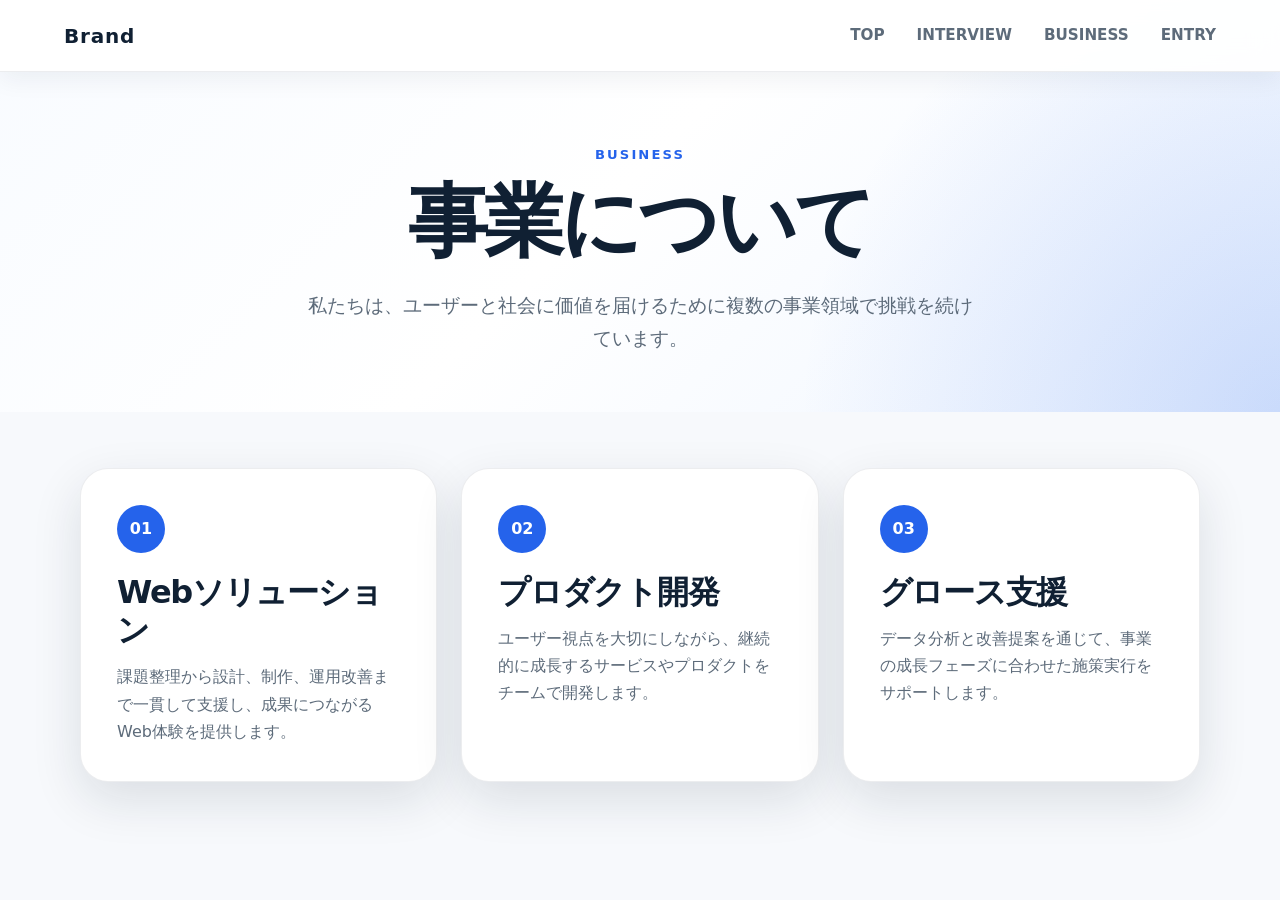
==== business.html @ 98b9a05f "Add business page" ====
<!doctype html>
<html lang="ja">
  <head>
    <meta charset="utf-8" />
    <meta name="viewport" content="width=device-width, initial-scale=1" />
    <title>BUSINESS | TOPページ</title>
    <link rel="stylesheet" href="styles.css" />
  </head>
  <body>
    <header class="site-header" aria-label="サイトヘッダー">
      <a class="logo" href="index.html#hero" aria-label="TOPへ戻る">Brand</a>
      <nav class="global-nav" aria-label="グローバルナビゲーション">
        <a href="index.html">TOP</a>
        <a href="interview.html">INTERVIEW</a>
        <a href="business.html" aria-current="page">BUSINESS</a>
        <a href="entry.html">ENTRY</a>
      </nav>
    </header>

    <main>
      <section class="page-hero business-hero">
        <p class="eyebrow">Business</p>
        <h1>事業について</h1>
        <p class="hero__lead">私たちは、ユーザーと社会に価値を届けるために複数の事業領域で挑戦を続けています。</p>
      </section>

      <section class="section business-section" aria-label="事業紹介">
        <div class="business-grid">
          <article class="business-card">
            <span class="business-card__number">01</span>
            <h2>Webソリューション</h2>
            <p>課題整理から設計、制作、運用改善まで一貫して支援し、成果につながるWeb体験を提供します。</p>
          </article>

          <article class="business-card">
            <span class="business-card__number">02</span>
            <h2>プロダクト開発</h2>
            <p>ユーザー視点を大切にしながら、継続的に成長するサービスやプロダクトをチームで開発します。</p>
          </article>

          <article class="business-card">
            <span class="business-card__number">03</span>
            <h2>グロース支援</h2>
            <p>データ分析と改善提案を通じて、事業の成長フェーズに合わせた施策実行をサポートします。</p>
          </article>
        </div>
      </section>
    </main>
  </body>
</html>
---- styles.css ----
:root {
  --color-text: #102033;
  --color-muted: #5d6b7a;
  --color-primary: #2563eb;
  --color-primary-dark: #1d4ed8;
  --color-bg: #f7f9fc;
  --color-surface: #ffffff;
  --shadow: 0 18px 50px rgba(16, 32, 51, 0.12);
  --header-height: 72px;
}

* {
  box-sizing: border-box;
}

html {
  scroll-behavior: smooth;
  scroll-padding-top: var(--header-height);
}

body {
  margin: 0;
  color: var(--color-text);
  font-family: system-ui, -apple-system, BlinkMacSystemFont, "Segoe UI", sans-serif;
  line-height: 1.7;
  background: var(--color-bg);
}

a {
  color: inherit;
  text-decoration: none;
}

.site-header {
  position: fixed;
  z-index: 100;
  top: 0;
  left: 0;
  width: 100%;
  min-height: var(--header-height);
  display: flex;
  align-items: center;
  justify-content: space-between;
  gap: 24px;
  padding: 16px clamp(20px, 5vw, 72px);
  background: rgba(255, 255, 255, 0.92);
  border-bottom: 1px solid rgba(16, 32, 51, 0.08);
  box-shadow: 0 8px 24px rgba(16, 32, 51, 0.06);
  backdrop-filter: blur(14px);
}

.logo {
  font-size: 1.25rem;
  font-weight: 800;
  letter-spacing: 0.04em;
}

.global-nav {
  display: flex;
  align-items: center;
  gap: clamp(14px, 3vw, 32px);
  color: var(--color-muted);
  font-size: 0.95rem;
  font-weight: 700;
}

.global-nav a:hover,
.global-nav a:focus-visible {
  color: var(--color-primary);
}

.hero {
  min-height: 100svh;
  display: grid;
  place-items: center;
  padding: calc(var(--header-height) + 56px) clamp(20px, 5vw, 72px) 72px;
  background:
    radial-gradient(circle at top right, rgba(37, 99, 235, 0.2), transparent 32rem),
    linear-gradient(135deg, #eef5ff 0%, #ffffff 52%, #f0f7ff 100%);
}

.hero__content {
  width: min(100%, 980px);
  text-align: center;
}

.eyebrow {
  margin: 0 0 12px;
  color: var(--color-primary);
  font-size: 0.82rem;
  font-weight: 800;
  letter-spacing: 0.16em;
  text-transform: uppercase;
}

h1,
h2,
h3,
p {
  overflow-wrap: anywhere;
}

h1 {
  margin: 0;
  font-size: clamp(2.4rem, 8vw, 5rem);
  line-height: 1.1;
  letter-spacing: -0.05em;
}

h2 {
  margin: 0;
  font-size: clamp(1.9rem, 5vw, 3rem);
  line-height: 1.2;
  letter-spacing: -0.04em;
}

h3 {
  margin: 0 0 12px;
  font-size: 1.25rem;
}

.hero__lead {
  width: min(100%, 680px);
  margin: 24px auto 0;
  color: var(--color-muted);
  font-size: clamp(1rem, 2vw, 1.2rem);
}

.hero__actions {
  display: flex;
  justify-content: center;
  flex-wrap: wrap;
  gap: 14px;
  margin-top: 36px;
}

.button {
  display: inline-flex;
  align-items: center;
  justify-content: center;
  min-height: 48px;
  padding: 12px 24px;
  border-radius: 999px;
  font-weight: 800;
  transition: transform 0.2s ease, box-shadow 0.2s ease, background 0.2s ease;
}

.button:hover,
.button:focus-visible {
  transform: translateY(-2px);
}

.button--primary {
  color: #ffffff;
  background: var(--color-primary);
  box-shadow: 0 12px 24px rgba(37, 99, 235, 0.28);
}

.button--primary:hover,
.button--primary:focus-visible {
  background: var(--color-primary-dark);
}

.button--secondary {
  color: var(--color-primary);
  background: #ffffff;
  border: 1px solid rgba(37, 99, 235, 0.18);
}

.section {
  padding: 88px clamp(20px, 5vw, 72px);
}

.section__heading {
  width: min(100%, 760px);
  margin: 0 auto 36px;
  text-align: center;
}

.cards {
  display: grid;
  grid-template-columns: repeat(3, 1fr);
  gap: 24px;
  width: min(100%, 1120px);
  margin: 0 auto;
}

.card {
  padding: 28px;
  background: var(--color-surface);
  border: 1px solid rgba(16, 32, 51, 0.08);
  border-radius: 24px;
  box-shadow: var(--shadow);
}

.card p,
.split p,
.contact p {
  margin: 0;
  color: var(--color-muted);
}

.section--accent {
  color: #ffffff;
  background: linear-gradient(135deg, #1e3a8a, #2563eb);
}

.section--accent .eyebrow,
.section--accent p {
  color: rgba(255, 255, 255, 0.82);
}

.split {
  display: grid;
  grid-template-columns: minmax(0, 1fr) minmax(280px, 0.8fr);
  gap: 36px;
  align-items: center;
  width: min(100%, 1120px);
  margin: 0 auto;
}

.contact {
  text-align: center;
}

.contact .button {
  margin-top: 28px;
}

@media (max-width: 768px) {
  :root {
    --header-height: 96px;
  }

  .site-header {
    flex-direction: column;
    gap: 10px;
    padding-block: 12px;
  }

  .global-nav {
    width: 100%;
    justify-content: center;
    gap: 16px;
    font-size: 0.86rem;
  }

  .cards,
  .split {
    grid-template-columns: 1fr;
  }

  .section {
    padding-block: 64px;
  }
}

@media (max-width: 480px) {
  .global-nav {
    justify-content: flex-start;
    overflow-x: auto;
    padding-bottom: 4px;
  }

  .hero__actions,
  .button {
    width: 100%;
  }

  .card {
    padding: 22px;
  }
}

.page-hero {
  padding: calc(var(--header-height) + 72px) clamp(20px, 5vw, 72px) 56px;
  text-align: center;
  background: linear-gradient(135deg, #eef5ff 0%, #ffffff 100%);
}

.form-section {
  padding-top: 48px;
}

.entry-form {
  width: min(100%, 900px);
  margin: 0 auto;
  text-align: left;
  padding: clamp(24px, 5vw, 48px);
  background: var(--color-surface);
  border: 1px solid rgba(16, 32, 51, 0.08);
  border-radius: 28px;
  box-shadow: var(--shadow);
}

.form-grid {
  display: grid;
  grid-template-columns: repeat(2, minmax(0, 1fr));
  gap: 24px;
}

.form-field {
  display: grid;
  text-align: left;
  gap: 8px;
  color: var(--color-text);
  font-weight: 800;
}

.option-field {
  margin: 0;
  padding: 0;
  border: 0;
}

.option-field legend {
  margin-bottom: 8px;
}

.radio-group {
  display: flex;
  flex-wrap: wrap;
  gap: 12px;
}

.radio-field {
  display: inline-flex;
  align-items: center;
  gap: 8px;
  min-height: 48px;
  padding: 10px 16px;
  border: 1px solid rgba(16, 32, 51, 0.16);
  border-radius: 14px;
  background: #ffffff;
  cursor: pointer;
}

.option-inputs {
  margin-top: 24px;
}

.form-field strong {
  color: #dc2626;
  font-size: 0.78rem;
  margin-left: 6px;
}

.form-field input,
.form-field select,
.form-field textarea {
  width: 100%;
  border: 1px solid rgba(16, 32, 51, 0.16);
  border-radius: 14px;
  padding: 13px 14px;
  color: var(--color-text);
  font: inherit;
  background: #ffffff;
}

.form-field textarea {
  resize: vertical;
}

.form-field input:disabled {
  color: rgba(93, 107, 122, 0.7);
  background: #eef2f7;
  cursor: not-allowed;
}

.form-field input:focus,
.form-field select:focus,
.form-field textarea:focus {
  outline: 3px solid rgba(37, 99, 235, 0.18);
  border-color: var(--color-primary);
}

.form-field--full,
.checkbox-field,
.form-actions {
  margin-top: 24px;
}

.checkbox-field {
  display: flex;
  align-items: flex-start;
  gap: 10px;
  color: var(--color-muted);
}

.checkbox-field input {
  margin-top: 7px;
}

.form-actions {
  display: flex;
  flex-wrap: wrap;
  gap: 14px;
}

@media (max-width: 768px) {
  .form-grid {
    grid-template-columns: 1fr;
  }
}

.interview-hero {
  background:
    radial-gradient(circle at top left, rgba(37, 99, 235, 0.16), transparent 28rem),
    linear-gradient(135deg, #ffffff 0%, #eef5ff 100%);
}

.interview-section {
  padding-top: 56px;
}

.interview-list {
  display: grid;
  gap: 24px;
  width: min(100%, 980px);
  margin: 0 auto;
}

.interview-card {
  padding: clamp(24px, 4vw, 40px);
  background: var(--color-surface);
  border: 1px solid rgba(16, 32, 51, 0.08);
  border-radius: 28px;
  box-shadow: var(--shadow);
}

.interview-card__meta {
  margin: 0 0 10px;
  color: var(--color-primary);
  font-size: 0.9rem;
  font-weight: 800;
}

.interview-card h2 {
  margin-bottom: 14px;
  font-size: clamp(1.5rem, 4vw, 2.2rem);
}

.interview-card p:last-child {
  margin: 0;
  color: var(--color-muted);
}

.interview-entry {
  width: min(100%, 980px);
  margin: 40px auto 0;
  padding: clamp(24px, 4vw, 40px);
  text-align: center;
  color: #ffffff;
  background: linear-gradient(135deg, #1e3a8a, #2563eb);
  border-radius: 28px;
}

.interview-entry .button {
  margin-top: 20px;
}

.business-hero {
  background:
    radial-gradient(circle at bottom right, rgba(37, 99, 235, 0.18), transparent 30rem),
    linear-gradient(135deg, #f8fbff 0%, #ffffff 48%, #eef5ff 100%);
}

.business-section {
  padding-top: 56px;
}

.business-grid {
  display: grid;
  grid-template-columns: repeat(3, minmax(0, 1fr));
  gap: 24px;
  width: min(100%, 1120px);
  margin: 0 auto;
}

.business-card {
  padding: clamp(24px, 4vw, 36px);
  background: var(--color-surface);
  border: 1px solid rgba(16, 32, 51, 0.08);
  border-radius: 28px;
  box-shadow: var(--shadow);
}

.business-card__number {
  display: inline-flex;
  align-items: center;
  justify-content: center;
  width: 48px;
  height: 48px;
  margin-bottom: 20px;
  color: #ffffff;
  font-weight: 800;
  background: var(--color-primary);
  border-radius: 50%;
}

.business-card h2 {
  margin-bottom: 14px;
  font-size: clamp(1.4rem, 3vw, 2rem);
}

.business-card p {
  margin: 0;
  color: var(--color-muted);
}

@media (max-width: 900px) {
  .business-grid {
    grid-template-columns: 1fr;
  }
}
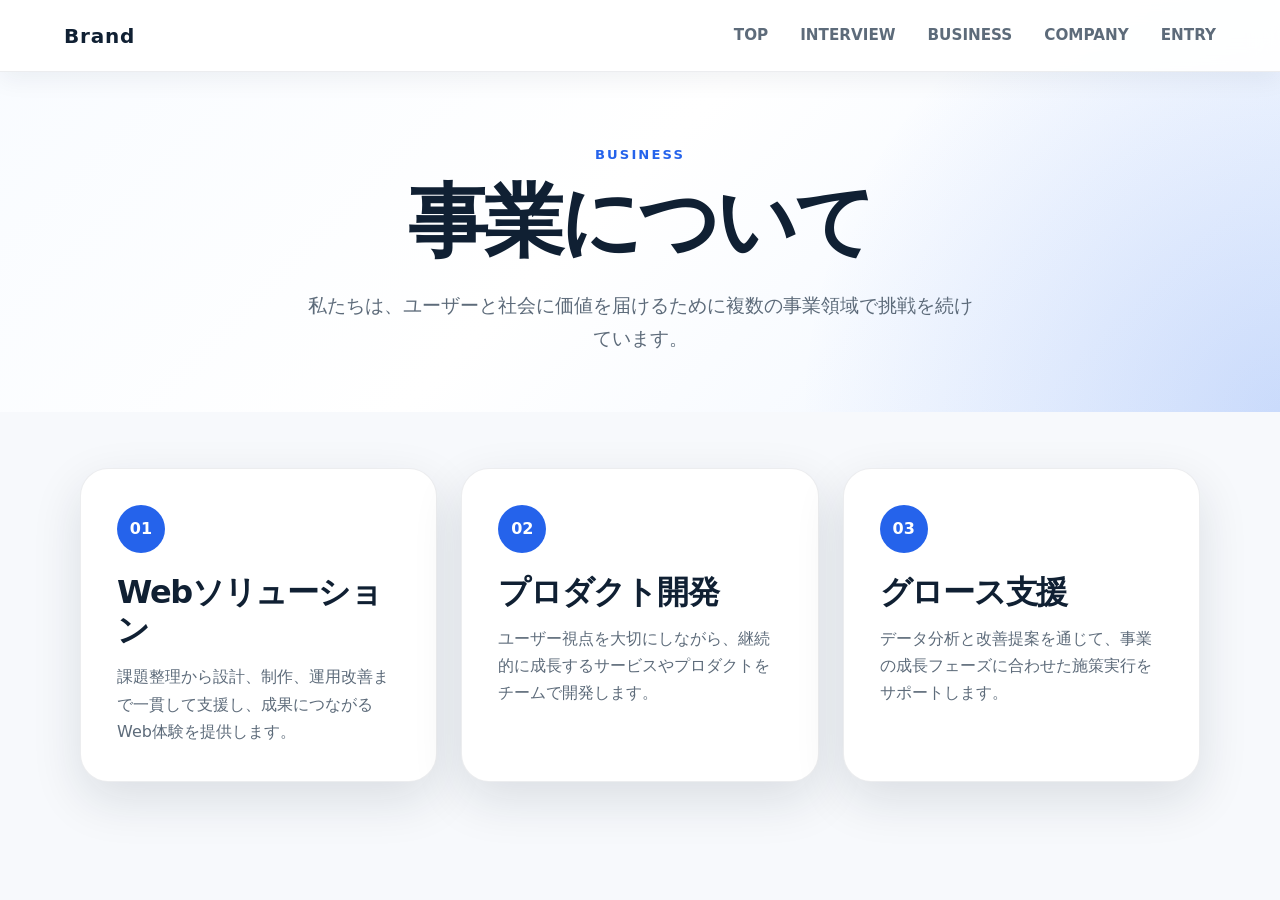
==== commit 2658d423: "Add company page" ====
--- a/business.html
+++ b/business.html
@@ -13,6 +13,7 @@
         <a href="index.html">TOP</a>
         <a href="interview.html">INTERVIEW</a>
         <a href="business.html" aria-current="page">BUSINESS</a>
+        <a href="company.html">COMPANY</a>
         <a href="entry.html">ENTRY</a>
       </nav>
     </header>
--- a/styles.css
+++ b/styles.css
@@ -513,3 +513,80 @@
     grid-template-columns: 1fr;
   }
 }
+
+.company-hero {
+  background:
+    radial-gradient(circle at top right, rgba(37, 99, 235, 0.14), transparent 30rem),
+    linear-gradient(135deg, #ffffff 0%, #f7f9fc 54%, #eef5ff 100%);
+}
+
+.company-section {
+  padding-top: 56px;
+}
+
+.company-layout {
+  display: grid;
+  grid-template-columns: minmax(0, 0.9fr) minmax(320px, 1.1fr);
+  gap: 32px;
+  align-items: start;
+  width: min(100%, 1120px);
+  margin: 0 auto;
+}
+
+.company-message,
+.company-profile {
+  padding: clamp(24px, 4vw, 40px);
+  background: var(--color-surface);
+  border: 1px solid rgba(16, 32, 51, 0.08);
+  border-radius: 28px;
+  box-shadow: var(--shadow);
+}
+
+.company-message p:last-child {
+  margin: 20px 0 0;
+  color: var(--color-muted);
+}
+
+.company-profile {
+  margin: 0;
+}
+
+.company-profile div {
+  display: grid;
+  grid-template-columns: 120px 1fr;
+  gap: 18px;
+  padding: 18px 0;
+  border-bottom: 1px solid rgba(16, 32, 51, 0.08);
+}
+
+.company-profile div:first-child {
+  padding-top: 0;
+}
+
+.company-profile div:last-child {
+  padding-bottom: 0;
+  border-bottom: 0;
+}
+
+.company-profile dt {
+  color: var(--color-primary);
+  font-weight: 800;
+}
+
+.company-profile dd {
+  margin: 0;
+  color: var(--color-muted);
+}
+
+@media (max-width: 900px) {
+  .company-layout {
+    grid-template-columns: 1fr;
+  }
+}
+
+@media (max-width: 480px) {
+  .company-profile div {
+    grid-template-columns: 1fr;
+    gap: 6px;
+  }
+}
